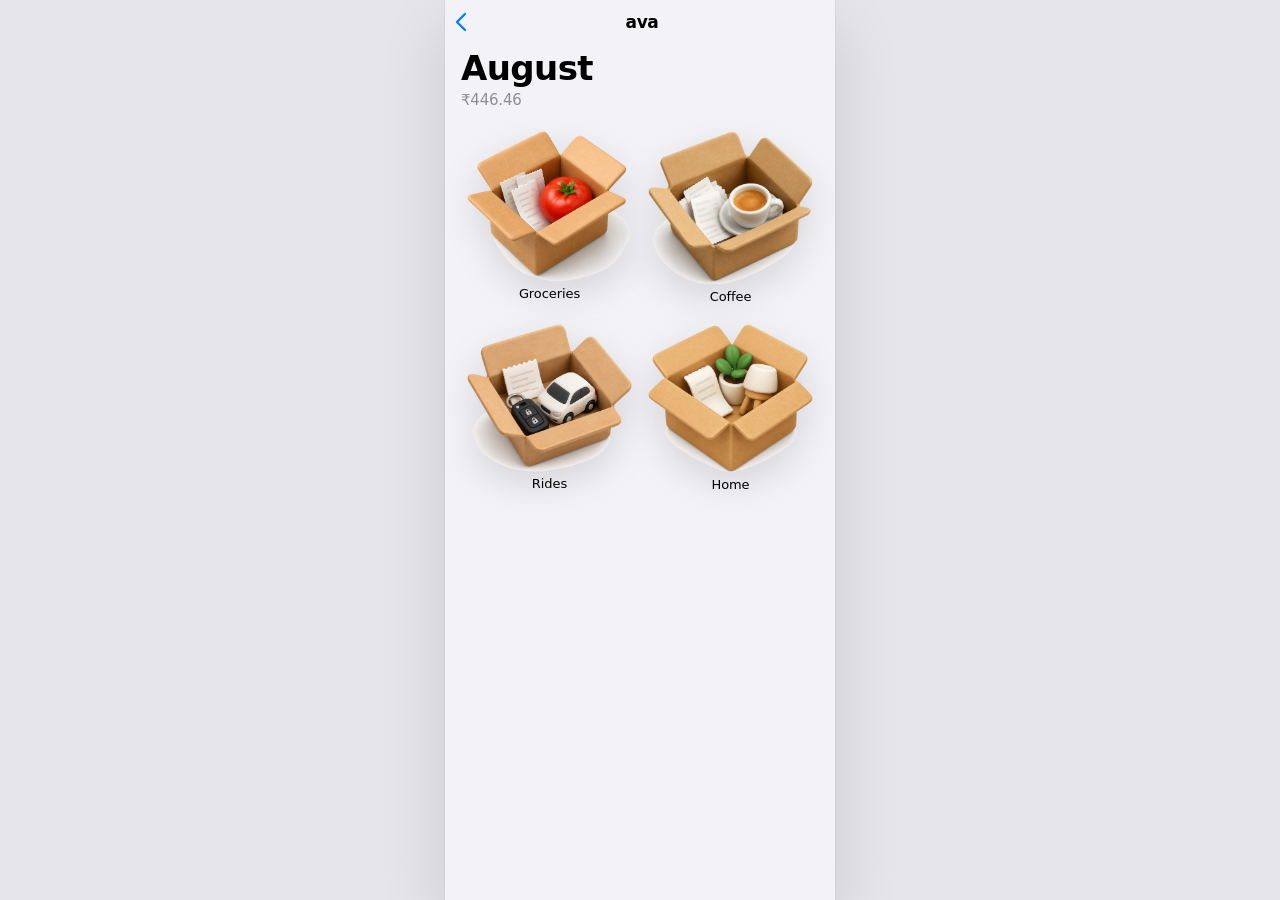
==== cells.html @ a538c7d9 "Add three more-realistic variations: 3D boxes in Apple chrome. Keep the kraft v1 pages; studio, tabl" ====
<!DOCTYPE html>
<html lang="en">
<head>
  <meta charset="utf-8" />
  <meta name="viewport" content="width=device-width, initial-scale=1, viewport-fit=cover" />
  <meta name="theme-color" content="#F2F2F7" />
  <title>ava — cells</title>
  <link rel="stylesheet" href="apple.css" />
</head>
<body>
  <main class="phone">
    <div class="view on" id="home">
    <div class="nav">
      <div class="nav-left">
        <a class="back" href="index.html" aria-label="Back">
          <svg width="12" height="20" viewBox="0 0 12 20" fill="none" aria-hidden="true">
            <path d="M10 2L2 10l8 8" stroke="currentColor" stroke-width="2.2" stroke-linecap="round" stroke-linejoin="round"/>
          </svg>
        </a>
      </div>
      <div class="nav-title">ava</div>
      <div class="nav-right"></div>
    </div>
      <div class="large-title">
        <h1>August</h1>
        <p class="sub" id="home-total"></p>
      </div>
      <div class="home-grid" id="home-grid"></div>
    </div>

    <div class="view" id="cat">
      <div class="nav">
        <div class="nav-left">
          <button class="back" type="button" id="back-home" aria-label="Back">
            <svg width="12" height="20" viewBox="0 0 12 20" fill="none" aria-hidden="true">
              <path d="M10 2L2 10l8 8" stroke="currentColor" stroke-width="2.2" stroke-linecap="round" stroke-linejoin="round"/>
            </svg>
            <span>August</span>
          </button>
        </div>
        <div class="nav-title" id="cat-nav-title"></div>
        <div class="nav-right"></div>
      </div>
      <div class="large-title">
        <h1 id="cat-title"></h1>
        <p class="sub" id="cat-sub"></p>
      </div>
      <div class="group" id="cat-rows"></div>
    </div>
  </main>
  <script src="app.js"></script>
  <script src="apple.js"></script>
  <script>
    const list = AVA2.allReceipts(false);
    document.getElementById("home-total").textContent = AVA2.money(AVA2.sum(list));

    const grid = document.getElementById("home-grid");
    grid.innerHTML = AVA2.catStats(list).map((c) => `
      <button class="home-tile" type="button" data-cat="${c.id}">
        <img src="${c.img}" alt="${c.label}">
        <div class="cap">${AVA2.titleCase(c.label)}</div>
      </button>`).join("");

    function showHome() {
      document.getElementById("home").classList.add("on");
      document.getElementById("cat").classList.remove("on");
    }
    function showCat(id) {
      const cat = AVA2.CATS.find((c) => c.id === id);
      const items = AVA2.sorted(AVA2.inCat(list, id));
      const name = AVA2.titleCase(cat.label);
      document.getElementById("cat-nav-title").textContent = name;
      document.getElementById("cat-title").textContent = name;
      document.getElementById("cat-sub").textContent =
        items.length + " receipt" + (items.length === 1 ? "" : "s") + " · " + AVA2.money(AVA2.sum(items));
      const box = document.getElementById("cat-rows");
      box.innerHTML = items.map((r) => AVA2.rowHTML(r, { thumb: true, greyAmt: true })).join("");
      box.querySelectorAll("[data-id]").forEach((btn) => {
        btn.addEventListener("click", () => {
          const r = items.find((x) => x.id === btn.dataset.id);
          if (r) AVA2.openDetail(r);
        });
      });
      document.getElementById("home").classList.remove("on");
      document.getElementById("cat").classList.add("on");
    }

    grid.addEventListener("click", (e) => {
      const tile = e.target.closest("[data-cat]");
      if (tile) showCat(tile.dataset.cat);
    });
    document.getElementById("back-home").addEventListener("click", showHome);
  </script>
</body>
</html>
---- apple.css ----
/* ava v2 — Apple chrome, 3D objects */
:root {
  --bg: #F2F2F7;
  --card: #FFFFFF;
  --text: #000000;
  --label: #8E8E93;
  --sep: rgba(60, 60, 67, 0.12);
  --blue: #007AFF;
  --phone: 390px;
  --nav: 44px;
  --radius: 10px;
  --hair: 0.5px;
  --safe-bottom: 34px;
}

*, *::before, *::after { box-sizing: border-box; margin: 0; padding: 0; }

html, body {
  min-height: 100%;
  background: #e5e5ea;
  color: var(--text);
  font-family: -apple-system, BlinkMacSystemFont, "SF Pro Display", "SF Pro Text", system-ui, sans-serif;
  -webkit-font-smoothing: antialiased;
  -moz-osx-font-smoothing: grayscale;
  -webkit-tap-highlight-color: transparent;
  touch-action: manipulation;
}

a { color: inherit; text-decoration: none; }
button { font: inherit; color: inherit; background: none; border: 0; cursor: pointer; appearance: none; }
img { max-width: 100%; display: block; pointer-events: none; }
ul { list-style: none; }

.phone {
  width: min(var(--phone), 100%);
  margin: 0 auto;
  min-height: 100dvh;
  background: var(--bg);
  position: relative;
  overflow-x: hidden;
  padding-bottom: calc(var(--safe-bottom) + 12px);
  box-shadow: 0 0 0 0.5px rgba(0,0,0,0.08), 0 24px 64px rgba(0,0,0,0.12);
}

@media (max-width: 420px) {
  .phone { box-shadow: none; }
  body { background: var(--bg); }
}

/* ——— nav ——— */
.nav {
  position: sticky;
  top: 0;
  z-index: 20;
  height: var(--nav);
  display: grid;
  grid-template-columns: 1fr auto 1fr;
  align-items: center;
  padding: 0 4px 0 8px;
  background: #F2F2F7;
}
.nav-left, .nav-right {
  display: flex;
  align-items: center;
  min-height: 44px;
  min-width: 44px;
}
.nav-right { justify-content: flex-end; }
.nav-title {
  font-size: 17px;
  font-weight: 600;
  letter-spacing: -0.4px;
  text-align: center;
}
.back {
  display: flex;
  align-items: center;
  gap: 2px;
  color: var(--blue);
  font-size: 17px;
  font-weight: 400;
  min-height: 44px;
  padding: 0 8px 0 2px;
  letter-spacing: -0.4px;
}
.back svg { display: block; }
.nav-btn {
  width: 44px;
  height: 44px;
  display: grid;
  place-items: center;
  color: var(--blue);
  font-size: 32px;
  font-weight: 400;
  line-height: 1;
}
.nav-btn:active, .back:active { opacity: 0.4; }

/* ——— large title ——— */
.large-title {
  padding: 4px 16px 8px;
}
.large-title h1 {
  font-size: 34px;
  font-weight: 700;
  letter-spacing: -0.6px;
  line-height: 41px;
}
.large-title .sub {
  margin-top: 2px;
  font-size: 15px;
  color: var(--label);
  font-weight: 400;
  letter-spacing: -0.2px;
}

.section-head {
  padding: 20px 16px 6px;
  font-size: 13px;
  font-weight: 400;
  color: var(--label);
  text-transform: uppercase;
  letter-spacing: 0.02em;
}

/* ——— 3D objects ——— */
.obj {
  filter: drop-shadow(0 14px 22px rgba(0, 0, 0, 0.12));
  user-select: none;
}

.hero-studio {
  display: block;
  width: 100%;
  background: #fff;
  padding: 4px 0 10px;
  min-height: 44px;
}
.hero-studio:active { opacity: 0.92; }
.hero-studio img {
  width: 100%;
  height: auto;
  filter: drop-shadow(0 18px 28px rgba(0, 0, 0, 0.10));
}

/* 2-up category grid */
.cat-grid {
  display: grid;
  grid-template-columns: 1fr 1fr;
  gap: 4px 8px;
  padding: 14px 16px 24px;
}
.cat-tile {
  display: flex;
  flex-direction: column;
  align-items: center;
  text-align: center;
  padding: 4px 0 10px;
  min-height: 44px;
  border-radius: 16px;
}
.cat-tile:active { background: rgba(0,0,0,0.04); }
.cat-tile img {
  width: 100%;
  height: auto;
  filter: drop-shadow(0 10px 16px rgba(0, 0, 0, 0.10));
}
.cat-tile .cap {
  margin-top: -4px;
  font-size: 13px;
  font-weight: 600;
  letter-spacing: -0.08px;
  line-height: 1.2;
}
.cat-tile .meta {
  margin-top: 2px;
  font-size: 13px;
  color: var(--label);
  letter-spacing: -0.08px;
}

/* home-screen sized tiles (cells) */
.home-grid {
  display: grid;
  grid-template-columns: 1fr 1fr;
  gap: 18px 12px;
  padding: 12px 20px 28px;
}
.home-tile {
  display: flex;
  flex-direction: column;
  align-items: center;
  text-align: center;
  min-height: 44px;
}
.home-tile:active { transform: scale(0.96); }
.home-tile img {
  width: 100%;
  filter: drop-shadow(0 12px 18px rgba(0, 0, 0, 0.12));
}
.home-tile .cap {
  margin-top: 2px;
  font-size: 13px;
  font-weight: 500;
  letter-spacing: -0.08px;
}

/* spatial product shot */
.product {
  position: relative;
  height: 236px;
  margin: 2px 8px 2px;
}
.product-tray {
  position: absolute;
  width: 74%;
  left: 3%;
  bottom: 6px;
  z-index: 1;
  filter: drop-shadow(0 16px 24px rgba(0, 0, 0, 0.12));
}
.product-receipt {
  position: absolute;
  width: 34%;
  right: 8%;
  top: 2px;
  z-index: 2;
  filter: drop-shadow(0 14px 20px rgba(0, 0, 0, 0.14));
}
.product-receipt.spawn {
  animation: receiptIn 0.72s cubic-bezier(0.2, 0.8, 0.22, 1) both;
}
@keyframes receiptIn {
  0%   { transform: translateY(-36px) scale(0.28); opacity: 0; }
  55%  { transform: translateY(6px) scale(1.04); opacity: 1; }
  100% { transform: translateY(0) scale(1); opacity: 1; }
}

/* Airbnb-style snap row */
.snap-row {
  display: flex;
  gap: 8px;
  overflow-x: auto;
  scroll-snap-type: x mandatory;
  -webkit-overflow-scrolling: touch;
  padding: 4px 16px 18px;
  scrollbar-width: none;
}
.snap-row::-webkit-scrollbar { display: none; }
.snap-card {
  flex: 0 0 236px;
  scroll-snap-align: start;
  display: flex;
  flex-direction: column;
  align-items: center;
  text-align: center;
  min-height: 44px;
}
.snap-card:active { transform: scale(0.97); }
.snap-card img {
  width: 100%;
  filter: drop-shadow(0 12px 18px rgba(0, 0, 0, 0.12));
}
.snap-card .cap {
  margin-top: -2px;
  font-size: 13px;
  font-weight: 600;
  letter-spacing: -0.08px;
}
.snap-card .meta {
  font-size: 13px;
  color: var(--label);
}

/* grouped list */
.group {
  margin: 0 16px 18px;
  background: var(--card);
  border-radius: var(--radius);
  overflow: hidden;
}
.row {
  display: flex;
  align-items: center;
  gap: 12px;
  min-height: 56px;
  padding: 8px 12px 8px 16px;
  width: 100%;
  text-align: left;
  position: relative;
}
.row + .row::before {
  content: "";
  position: absolute;
  left: 16px;
  right: 0;
  top: 0;
  height: var(--hair);
  background: var(--sep);
}
.row.has-thumb + .row.has-thumb::before { left: 62px; }
.row:active { background: rgba(0, 0, 0, 0.06); }
.row-thumb {
  width: 36px;
  height: 36px;
  flex: 0 0 36px;
  object-fit: contain;
  filter: drop-shadow(0 2px 4px rgba(0,0,0,0.10));
}
.row-body { flex: 1; min-width: 0; }
.row-title {
  font-size: 17px;
  font-weight: 400;
  letter-spacing: -0.4px;
  white-space: nowrap;
  overflow: hidden;
  text-overflow: ellipsis;
}
.row-sub {
  font-size: 13px;
  color: var(--label);
  letter-spacing: -0.08px;
  margin-top: 1px;
}
.row-amt {
  font-size: 17px;
  font-variant-numeric: tabular-nums;
  letter-spacing: -0.4px;
  color: var(--text);
}
.row-amt.grey { color: var(--label); }
.chev {
  width: 8px;
  height: 14px;
  flex: 0 0 8px;
  margin-left: 6px;
  color: #C7C7CC;
}

/* bottom sheet */
.sheet-root {
  position: fixed;
  inset: 0;
  z-index: 40;
  pointer-events: none;
}
.sheet-root.open { pointer-events: auto; }
.sheet-dim {
  position: absolute;
  inset: 0;
  background: rgba(0,0,0,0.36);
  opacity: 0;
  transition: opacity 0.28s ease;
}
.sheet-root.open .sheet-dim { opacity: 1; }
.sheet {
  position: absolute;
  left: 50%;
  bottom: 0;
  width: min(var(--phone), 100%);
  transform: translate(-50%, 110%);
  transition: transform 0.34s cubic-bezier(0.2, 0.8, 0.2, 1);
  background: var(--bg);
  border-radius: 12px 12px 0 0;
  max-height: 86dvh;
  display: flex;
  flex-direction: column;
  padding-bottom: var(--safe-bottom);
}
.sheet-root.open .sheet { transform: translate(-50%, 0); }
.grabber {
  width: 36px;
  height: 5px;
  border-radius: 100px;
  background: rgba(60, 60, 67, 0.18);
  margin: 8px auto 4px;
  flex: none;
}
.sheet-head {
  padding: 4px 16px 12px;
  flex: none;
}
.sheet-head h2 {
  font-size: 20px;
  font-weight: 700;
  letter-spacing: -0.4px;
}
.sheet-head .sub {
  font-size: 13px;
  color: var(--label);
  margin-top: 2px;
}
.sheet-scroll {
  overflow: auto;
  -webkit-overflow-scrolling: touch;
  padding-bottom: 8px;
}

/* view stack for cells */
.view { display: none; }
.view.on { display: block; }

/* chooser */
.chooser-lead {
  padding: 0 16px 4px;
  font-size: 15px;
  color: var(--label);
  letter-spacing: -0.2px;
}
.quiet {
  font-size: 13px;
  color: var(--label);
  padding: 0 16px 10px;
  letter-spacing: -0.08px;
}
.choose-card {
  display: flex;
  align-items: center;
  gap: 12px;
  padding: 14px 16px;
  min-height: 72px;
}
.choose-card:active { background: rgba(0,0,0,0.06); }
.choose-card h2 {
  font-size: 17px;
  font-weight: 600;
  letter-spacing: -0.4px;
}
.choose-card p {
  font-size: 13px;
  color: var(--label);
  line-height: 1.35;
  margin-top: 2px;
  letter-spacing: -0.08px;
}
.choose-thumb {
  width: 64px;
  height: 48px;
  flex: 0 0 64px;
  object-fit: contain;
  filter: drop-shadow(0 4px 8px rgba(0,0,0,0.10));
}
.kicker {
  font-size: 12px;
  color: var(--label);
  letter-spacing: 0.02em;
  text-transform: uppercase;
  margin-bottom: 2px;
}
.choose-card:has(img) + .choose-card::before { left: 92px; }
.choose-card { min-height: 64px; }


.toast {
  position: fixed;
  left: 50%;
  bottom: 88px;
  transform: translateX(-50%) translateY(8px);
  background: rgba(30, 30, 30, 0.92);
  color: #fff;
  font-size: 13px;
  font-weight: 500;
  padding: 8px 14px;
  border-radius: 100px;
  opacity: 0;
  pointer-events: none;
  transition: opacity 0.2s, transform 0.2s;
  z-index: 60;
}
.toast.show { opacity: 1; transform: translateX(-50%) translateY(0); }
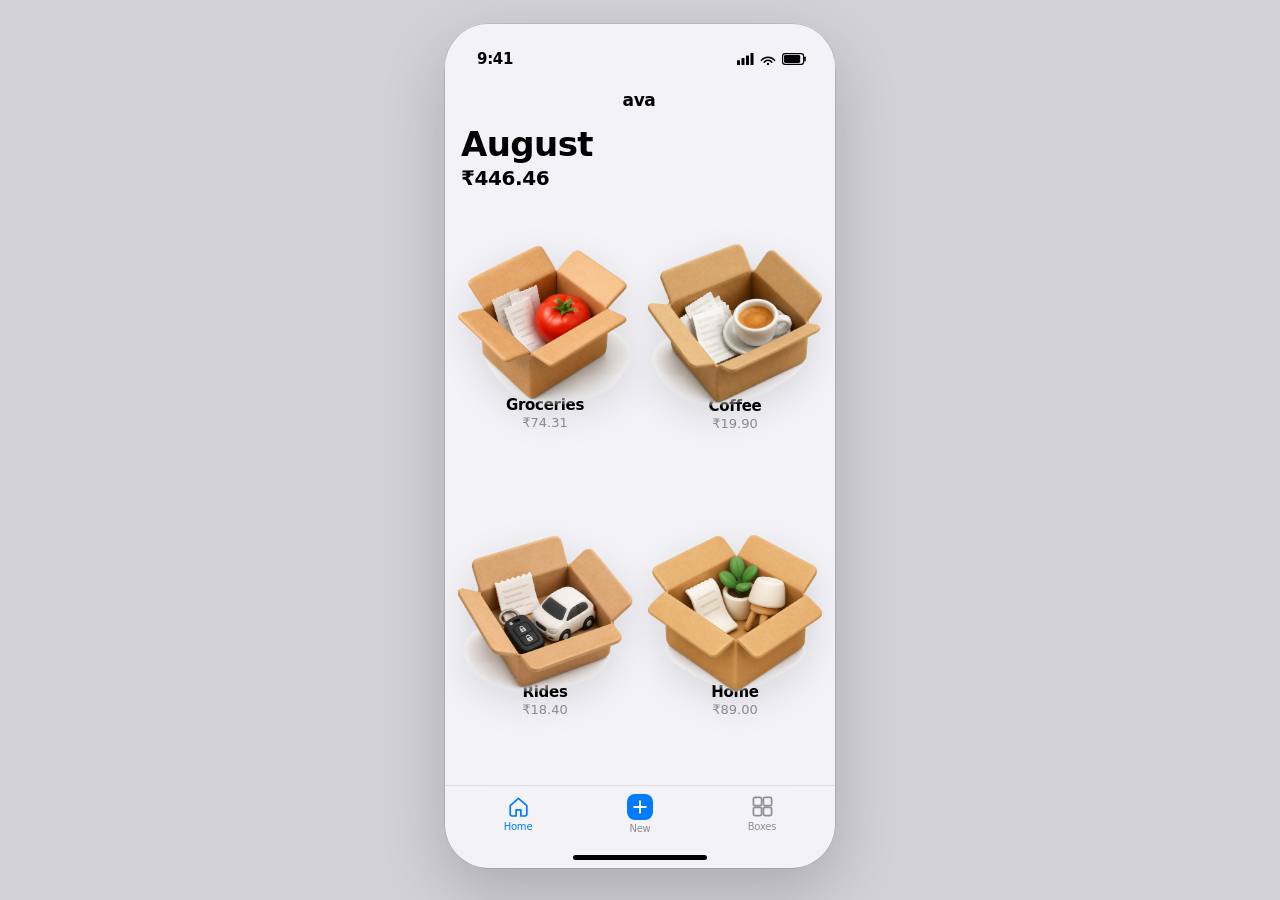
==== commit c42d6448: "Turn 3D boxes into product UI, not a lookbook. Same app, three homes: tray inbox, boxes-as-home, and" ====
--- a/cells.html
+++ b/cells.html
@@ -4,92 +4,12 @@
   <meta charset="utf-8" />
   <meta name="viewport" content="width=device-width, initial-scale=1, viewport-fit=cover" />
   <meta name="theme-color" content="#F2F2F7" />
+  <meta name="apple-mobile-web-app-capable" content="yes" />
   <title>ava — cells</title>
   <link rel="stylesheet" href="apple.css" />
 </head>
-<body>
-  <main class="phone">
-    <div class="view on" id="home">
-    <div class="nav">
-      <div class="nav-left">
-        <a class="back" href="index.html" aria-label="Back">
-          <svg width="12" height="20" viewBox="0 0 12 20" fill="none" aria-hidden="true">
-            <path d="M10 2L2 10l8 8" stroke="currentColor" stroke-width="2.2" stroke-linecap="round" stroke-linejoin="round"/>
-          </svg>
-        </a>
-      </div>
-      <div class="nav-title">ava</div>
-      <div class="nav-right"></div>
-    </div>
-      <div class="large-title">
-        <h1>August</h1>
-        <p class="sub" id="home-total"></p>
-      </div>
-      <div class="home-grid" id="home-grid"></div>
-    </div>
-
-    <div class="view" id="cat">
-      <div class="nav">
-        <div class="nav-left">
-          <button class="back" type="button" id="back-home" aria-label="Back">
-            <svg width="12" height="20" viewBox="0 0 12 20" fill="none" aria-hidden="true">
-              <path d="M10 2L2 10l8 8" stroke="currentColor" stroke-width="2.2" stroke-linecap="round" stroke-linejoin="round"/>
-            </svg>
-            <span>August</span>
-          </button>
-        </div>
-        <div class="nav-title" id="cat-nav-title"></div>
-        <div class="nav-right"></div>
-      </div>
-      <div class="large-title">
-        <h1 id="cat-title"></h1>
-        <p class="sub" id="cat-sub"></p>
-      </div>
-      <div class="group" id="cat-rows"></div>
-    </div>
-  </main>
-  <script src="app.js"></script>
+<body data-home="cells">
+  <div id="root"></div>
   <script src="apple.js"></script>
-  <script>
-    const list = AVA2.allReceipts(false);
-    document.getElementById("home-total").textContent = AVA2.money(AVA2.sum(list));
-
-    const grid = document.getElementById("home-grid");
-    grid.innerHTML = AVA2.catStats(list).map((c) => `
-      <button class="home-tile" type="button" data-cat="${c.id}">
-        <img src="${c.img}" alt="${c.label}">
-        <div class="cap">${AVA2.titleCase(c.label)}</div>
-      </button>`).join("");
-
-    function showHome() {
-      document.getElementById("home").classList.add("on");
-      document.getElementById("cat").classList.remove("on");
-    }
-    function showCat(id) {
-      const cat = AVA2.CATS.find((c) => c.id === id);
-      const items = AVA2.sorted(AVA2.inCat(list, id));
-      const name = AVA2.titleCase(cat.label);
-      document.getElementById("cat-nav-title").textContent = name;
-      document.getElementById("cat-title").textContent = name;
-      document.getElementById("cat-sub").textContent =
-        items.length + " receipt" + (items.length === 1 ? "" : "s") + " · " + AVA2.money(AVA2.sum(items));
-      const box = document.getElementById("cat-rows");
-      box.innerHTML = items.map((r) => AVA2.rowHTML(r, { thumb: true, greyAmt: true })).join("");
-      box.querySelectorAll("[data-id]").forEach((btn) => {
-        btn.addEventListener("click", () => {
-          const r = items.find((x) => x.id === btn.dataset.id);
-          if (r) AVA2.openDetail(r);
-        });
-      });
-      document.getElementById("home").classList.remove("on");
-      document.getElementById("cat").classList.add("on");
-    }
-
-    grid.addEventListener("click", (e) => {
-      const tile = e.target.closest("[data-cat]");
-      if (tile) showCat(tile.dataset.cat);
-    });
-    document.getElementById("back-home").addEventListener("click", showHome);
-  </script>
 </body>
 </html>
--- a/apple.css
+++ b/apple.css
@@ -1,470 +1,431 @@
-/* ava v2 — Apple chrome, 3D objects */
+/* ava — iOS product chrome, classes match apple.js */
 :root {
   --bg: #F2F2F7;
   --card: #FFFFFF;
   --text: #000000;
   --label: #8E8E93;
-  --sep: rgba(60, 60, 67, 0.12);
+  --sep: rgba(60, 60, 67, 0.29);
+  --sep-soft: rgba(60, 60, 67, 0.12);
   --blue: #007AFF;
+  --fill: rgba(118, 118, 128, 0.12);
   --phone: 390px;
+  --status: 54px;
   --nav: 44px;
+  --tab: 83px;
   --radius: 10px;
   --hair: 0.5px;
-  --safe-bottom: 34px;
 }
 
 *, *::before, *::after { box-sizing: border-box; margin: 0; padding: 0; }
 
 html, body {
   min-height: 100%;
-  background: #e5e5ea;
+  background: #d1d1d6;
   color: var(--text);
-  font-family: -apple-system, BlinkMacSystemFont, "SF Pro Display", "SF Pro Text", system-ui, sans-serif;
+  font-family: -apple-system, BlinkMacSystemFont, "SF Pro Display", "SF Pro Text", "SF Pro", system-ui, sans-serif;
   -webkit-font-smoothing: antialiased;
   -moz-osx-font-smoothing: grayscale;
   -webkit-tap-highlight-color: transparent;
   touch-action: manipulation;
+  overscroll-behavior: none;
 }
 
 a { color: inherit; text-decoration: none; }
 button { font: inherit; color: inherit; background: none; border: 0; cursor: pointer; appearance: none; }
-img { max-width: 100%; display: block; pointer-events: none; }
+img { max-width: 100%; display: block; pointer-events: none; user-select: none; -webkit-user-drag: none; }
 ul { list-style: none; }
+input {
+  font: inherit;
+  color: inherit;
+  appearance: none;
+  border: 0;
+  background: transparent;
+  outline: none;
+}
 
 .phone {
   width: min(var(--phone), 100%);
-  margin: 0 auto;
-  min-height: 100dvh;
+  height: 844px;
+  max-height: 100dvh;
+  margin: 24px auto;
   background: var(--bg);
   position: relative;
-  overflow-x: hidden;
-  padding-bottom: calc(var(--safe-bottom) + 12px);
-  box-shadow: 0 0 0 0.5px rgba(0,0,0,0.08), 0 24px 64px rgba(0,0,0,0.12);
-}
+  overflow: hidden;
+  display: flex;
+  flex-direction: column;
+  border-radius: 44px;
+  box-shadow: 0 0 0 0.5px rgba(0,0,0,0.18), 0 24px 64px rgba(0,0,0,0.18);
+}
+.phone.app { padding-bottom: 0; }
+.phone.chooser { overflow-y: auto; -webkit-overflow-scrolling: touch; padding-bottom: 36px; }
 
 @media (max-width: 420px) {
-  .phone { box-shadow: none; }
   body { background: var(--bg); }
-}
-
-/* ——— nav ——— */
+  .phone {
+    margin: 0;
+    width: 100%;
+    height: 100dvh;
+    max-height: 100dvh;
+    border-radius: 0;
+    box-shadow: none;
+  }
+}
+
+.statusbar, .status-bar {
+  flex: none;
+  height: var(--status);
+  display: flex;
+  align-items: flex-end;
+  justify-content: space-between;
+  padding: 0 28px 10px 32px;
+  color: #000;
+  z-index: 30;
+  background: var(--bg);
+}
+.sb-time { font-size: 15px; font-weight: 600; letter-spacing: -0.3px; line-height: 18px; }
+.sb-end, .sb-icons { display: flex; align-items: center; gap: 6px; height: 18px; color: #000; }
+.sb-end svg, .sb-icons svg { display: block; }
+
 .nav {
-  position: sticky;
-  top: 0;
-  z-index: 20;
+  flex: none;
   height: var(--nav);
   display: grid;
   grid-template-columns: 1fr auto 1fr;
   align-items: center;
-  padding: 0 4px 0 8px;
-  background: #F2F2F7;
-}
-.nav-left, .nav-right {
-  display: flex;
-  align-items: center;
-  min-height: 44px;
-  min-width: 44px;
-}
+  padding: 0 4px 0 2px;
+  background: var(--bg);
+  z-index: 20;
+}
+.nav-left, .nav-right { display: flex; align-items: center; min-height: 44px; min-width: 44px; }
 .nav-right { justify-content: flex-end; }
-.nav-title {
-  font-size: 17px;
-  font-weight: 600;
-  letter-spacing: -0.4px;
-  text-align: center;
-}
+.nav-title { font-size: 17px; font-weight: 600; letter-spacing: -0.4px; text-align: center; }
 .back {
-  display: flex;
-  align-items: center;
-  gap: 2px;
-  color: var(--blue);
-  font-size: 17px;
-  font-weight: 400;
-  min-height: 44px;
-  padding: 0 8px 0 2px;
-  letter-spacing: -0.4px;
-}
-.back svg { display: block; }
-.nav-btn {
-  width: 44px;
-  height: 44px;
-  display: grid;
-  place-items: center;
-  color: var(--blue);
-  font-size: 32px;
-  font-weight: 400;
-  line-height: 1;
-}
-.nav-btn:active, .back:active { opacity: 0.4; }
-
-/* ——— large title ——— */
-.large-title {
-  padding: 4px 16px 8px;
-}
+  display: flex; align-items: center; gap: 3px;
+  color: var(--blue); font-size: 17px; font-weight: 400;
+  min-height: 44px; padding: 0 8px; letter-spacing: -0.4px; max-width: 160px;
+}
+.back span { overflow: hidden; text-overflow: ellipsis; white-space: nowrap; }
+.back svg { display: block; flex: none; }
+.nav-action, .nav-btn {
+  color: var(--blue); font-size: 17px; font-weight: 400;
+  min-height: 44px; padding: 0 12px; letter-spacing: -0.4px;
+}
+.nav-action.strong { font-weight: 600; }
+.nav-action:disabled, .nav-action.dim { color: var(--label); pointer-events: none; }
+.back:active, .nav-action:active, .nav-btn:active { opacity: 0.4; }
+
+.large-title { padding: 2px 16px 6px; }
 .large-title h1 {
-  font-size: 34px;
-  font-weight: 700;
-  letter-spacing: -0.6px;
-  line-height: 41px;
+  font-size: 34px; font-weight: 700; letter-spacing: -0.6px; line-height: 41px;
 }
 .large-title .sub {
-  margin-top: 2px;
-  font-size: 15px;
-  color: var(--label);
-  font-weight: 400;
-  letter-spacing: -0.2px;
+  margin-top: 1px; font-size: 15px; color: var(--label);
+  letter-spacing: -0.2px; font-variant-numeric: tabular-nums;
+}
+.large-title .total {
+  font-size: 20px; font-weight: 600; color: var(--text);
+  letter-spacing: -0.4px; font-variant-numeric: tabular-nums;
 }
 
 .section-head {
-  padding: 20px 16px 6px;
-  font-size: 13px;
-  font-weight: 400;
-  color: var(--label);
-  text-transform: uppercase;
-  letter-spacing: 0.02em;
-}
-
-/* ——— 3D objects ——— */
-.obj {
-  filter: drop-shadow(0 14px 22px rgba(0, 0, 0, 0.12));
-  user-select: none;
-}
-
-.hero-studio {
-  display: block;
-  width: 100%;
-  background: #fff;
-  padding: 4px 0 10px;
-  min-height: 44px;
-}
-.hero-studio:active { opacity: 0.92; }
-.hero-studio img {
-  width: 100%;
-  height: auto;
-  filter: drop-shadow(0 18px 28px rgba(0, 0, 0, 0.10));
-}
-
-/* 2-up category grid */
+  padding: 18px 32px 6px;
+  font-size: 13px; font-weight: 400; color: var(--label); letter-spacing: -0.08px;
+}
+
+.stage {
+  flex: 1;
+  position: relative;
+  min-height: 0;
+  overflow: hidden;
+}
+.screen {
+  position: absolute;
+  inset: 0;
+  overflow-y: auto;
+  overflow-x: hidden;
+  -webkit-overflow-scrolling: touch;
+  background: var(--bg);
+  padding-bottom: 8px;
+  overscroll-behavior: contain;
+}
+.screen.enter { transform: translateX(100%); }
+.screen.enter.in { transform: translateX(0); transition: transform 0.38s cubic-bezier(0.2, 0.8, 0.2, 1); }
+.screen.leave { transform: translateX(100%); transition: transform 0.34s cubic-bezier(0.2, 0.8, 0.2, 1); }
+.screen.root { transform: translateX(0); transition: transform 0.34s cubic-bezier(0.2, 0.8, 0.2, 1); }
+.screen.root.shift { transform: translateX(-28%); }
+
+.press { transition: transform 0.12s ease; transform-origin: center center; }
+.press:active { transform: scale(0.98); }
+
+.hero-tray {
+  display: block; width: 100%; padding: 2px 4px 0; min-height: 44px; background: transparent;
+}
+.hero-tray img { width: 78%; height: auto; margin: 0 auto; filter: drop-shadow(0 16px 24px rgba(0,0,0,0.12)); }
+
 .cat-grid {
-  display: grid;
-  grid-template-columns: 1fr 1fr;
-  gap: 4px 8px;
-  padding: 14px 16px 24px;
+  display: grid; grid-template-columns: 1fr 1fr; gap: 0 4px; padding: 0 10px 8px;
 }
 .cat-tile {
-  display: flex;
-  flex-direction: column;
-  align-items: center;
-  text-align: center;
-  padding: 4px 0 10px;
-  min-height: 44px;
-  border-radius: 16px;
-}
-.cat-tile:active { background: rgba(0,0,0,0.04); }
-.cat-tile img {
-  width: 100%;
-  height: auto;
-  filter: drop-shadow(0 10px 16px rgba(0, 0, 0, 0.10));
-}
-.cat-tile .cap {
-  margin-top: -4px;
-  font-size: 13px;
-  font-weight: 600;
-  letter-spacing: -0.08px;
-  line-height: 1.2;
-}
-.cat-tile .meta {
-  margin-top: 2px;
-  font-size: 13px;
-  color: var(--label);
-  letter-spacing: -0.08px;
-}
-
-/* home-screen sized tiles (cells) */
-.home-grid {
-  display: grid;
-  grid-template-columns: 1fr 1fr;
-  gap: 18px 12px;
-  padding: 12px 20px 28px;
-}
-.home-tile {
-  display: flex;
-  flex-direction: column;
-  align-items: center;
-  text-align: center;
-  min-height: 44px;
-}
-.home-tile:active { transform: scale(0.96); }
-.home-tile img {
-  width: 100%;
-  filter: drop-shadow(0 12px 18px rgba(0, 0, 0, 0.12));
-}
-.home-tile .cap {
-  margin-top: 2px;
-  font-size: 13px;
-  font-weight: 500;
-  letter-spacing: -0.08px;
-}
-
-/* spatial product shot */
-.product {
-  position: relative;
-  height: 236px;
-  margin: 2px 8px 2px;
-}
-.product-tray {
-  position: absolute;
-  width: 74%;
-  left: 3%;
-  bottom: 6px;
-  z-index: 1;
-  filter: drop-shadow(0 16px 24px rgba(0, 0, 0, 0.12));
-}
-.product-receipt {
-  position: absolute;
-  width: 34%;
-  right: 8%;
-  top: 2px;
-  z-index: 2;
-  filter: drop-shadow(0 14px 20px rgba(0, 0, 0, 0.14));
-}
-.product-receipt.spawn {
-  animation: receiptIn 0.72s cubic-bezier(0.2, 0.8, 0.22, 1) both;
-}
-@keyframes receiptIn {
-  0%   { transform: translateY(-36px) scale(0.28); opacity: 0; }
-  55%  { transform: translateY(6px) scale(1.04); opacity: 1; }
-  100% { transform: translateY(0) scale(1); opacity: 1; }
-}
-
-/* Airbnb-style snap row */
+  display: flex; flex-direction: column; align-items: center; text-align: center;
+  padding: 0 4px 10px; min-height: 44px; background: transparent;
+}
+.cat-tile img { width: 100%; filter: drop-shadow(0 10px 16px rgba(0,0,0,0.10)); }
+.cat-tile .cap { margin-top: -8px; font-size: 13px; font-weight: 600; letter-spacing: -0.08px; }
+.cat-tile .meta { margin-top: 2px; font-size: 13px; color: var(--label); font-variant-numeric: tabular-nums; }
+
+.cells-home { display: flex; flex-direction: column; height: 100%; min-height: 100%; }
+.cells-grid, .home-grid {
+  display: grid; grid-template-columns: 1fr 1fr; grid-template-rows: 1fr 1fr;
+  flex: 1; gap: 0 2px; padding: 0 6px 4px; min-height: 0;
+}
+.cells-tile, .home-tile {
+  display: flex; flex-direction: column; align-items: center; justify-content: center;
+  text-align: center; min-height: 44px; padding: 0 4px 8px; background: transparent;
+}
+.cells-tile img, .home-tile img { width: 100%; filter: drop-shadow(0 12px 18px rgba(0,0,0,0.11)); }
+.cells-tile .cap, .home-tile .cap {
+  margin-top: -12px; font-size: 15px; font-weight: 600; letter-spacing: -0.3px;
+}
+.cells-tile .meta, .home-tile .meta { margin-top: 1px; font-size: 13px; color: var(--label); font-variant-numeric: tabular-nums; }
+
+.boxes-grid {
+  display: grid; grid-template-columns: 1fr 1fr; gap: 4px 2px; padding: 8px 10px 16px;
+}
+.boxes-tile {
+  display: flex; flex-direction: column; align-items: center; text-align: center;
+  padding: 0 4px 12px; min-height: 44px; background: transparent;
+}
+.boxes-tile img { width: 100%; filter: drop-shadow(0 12px 18px rgba(0,0,0,0.11)); }
+.boxes-tile .cap { margin-top: -8px; font-size: 15px; font-weight: 600; letter-spacing: -0.3px; }
+.boxes-tile .meta { margin-top: 2px; font-size: 13px; color: var(--label); font-variant-numeric: tabular-nums; }
+
+.wallet-hero, .wallet-id {
+  display: flex; align-items: flex-end; justify-content: center;
+  height: 168px; padding: 0 8px 0 4px; position: relative; flex: none;
+}
+.wallet-tray, .wallet-slip, .wallet-receipt { background: transparent; min-height: 44px; padding: 0; }
+.wallet-hero .wallet-tray, .wallet-id .wallet-tray { width: 62%; flex: none; }
+.wallet-slip, .wallet-hero .wallet-receipt {
+  width: 36%; flex: none; margin-left: -6%; margin-bottom: 10px; position: relative; z-index: 2;
+}
+.wallet-tray img, .wallet-slip img, .wallet-receipt img {
+  width: 100%; filter: drop-shadow(0 14px 20px rgba(0,0,0,0.12));
+}
+
 .snap-row {
-  display: flex;
-  gap: 8px;
-  overflow-x: auto;
-  scroll-snap-type: x mandatory;
-  -webkit-overflow-scrolling: touch;
-  padding: 4px 16px 18px;
-  scrollbar-width: none;
+  display: flex; gap: 6px; overflow-x: auto; scroll-snap-type: x mandatory;
+  -webkit-overflow-scrolling: touch; padding: 2px 16px 14px; scrollbar-width: none;
 }
 .snap-row::-webkit-scrollbar { display: none; }
 .snap-card {
-  flex: 0 0 236px;
-  scroll-snap-align: start;
-  display: flex;
-  flex-direction: column;
-  align-items: center;
-  text-align: center;
-  min-height: 44px;
-}
-.snap-card:active { transform: scale(0.97); }
-.snap-card img {
-  width: 100%;
-  filter: drop-shadow(0 12px 18px rgba(0, 0, 0, 0.12));
-}
-.snap-card .cap {
-  margin-top: -2px;
-  font-size: 13px;
-  font-weight: 600;
-  letter-spacing: -0.08px;
-}
-.snap-card .meta {
-  font-size: 13px;
-  color: var(--label);
-}
-
-/* grouped list */
-.group {
-  margin: 0 16px 18px;
-  background: var(--card);
-  border-radius: var(--radius);
-  overflow: hidden;
-}
+  flex: 0 0 148px; scroll-snap-align: start;
+  display: flex; flex-direction: column; align-items: center; text-align: center;
+  min-height: 44px; background: transparent;
+}
+.snap-card img { width: 100%; filter: drop-shadow(0 10px 14px rgba(0,0,0,0.11)); }
+.snap-card .cap { margin-top: -8px; font-size: 13px; font-weight: 600; letter-spacing: -0.08px; }
+.snap-card .meta { font-size: 12px; color: var(--label); font-variant-numeric: tabular-nums; }
+
+.group { margin: 0 16px 16px; background: var(--card); border-radius: var(--radius); overflow: hidden; }
 .row {
-  display: flex;
-  align-items: center;
-  gap: 12px;
-  min-height: 56px;
-  padding: 8px 12px 8px 16px;
-  width: 100%;
-  text-align: left;
-  position: relative;
+  display: flex; align-items: center; gap: 12px; min-height: 56px;
+  padding: 8px 12px 8px 16px; width: 100%; text-align: left; position: relative; background: var(--card);
 }
 .row + .row::before {
-  content: "";
-  position: absolute;
-  left: 16px;
-  right: 0;
-  top: 0;
-  height: var(--hair);
-  background: var(--sep);
+  content: ""; position: absolute; left: 16px; right: 0; top: 0;
+  height: var(--hair); background: var(--sep-soft);
 }
 .row.has-thumb + .row.has-thumb::before { left: 62px; }
-.row:active { background: rgba(0, 0, 0, 0.06); }
+.row:active { background: rgba(0,0,0,0.06); }
+.row.static:active { background: var(--card); }
 .row-thumb {
-  width: 36px;
-  height: 36px;
-  flex: 0 0 36px;
-  object-fit: contain;
+  width: 36px; height: 36px; flex: 0 0 36px; object-fit: contain;
   filter: drop-shadow(0 2px 4px rgba(0,0,0,0.10));
 }
 .row-body { flex: 1; min-width: 0; }
 .row-title {
-  font-size: 17px;
-  font-weight: 400;
-  letter-spacing: -0.4px;
-  white-space: nowrap;
-  overflow: hidden;
-  text-overflow: ellipsis;
-}
-.row-sub {
-  font-size: 13px;
-  color: var(--label);
-  letter-spacing: -0.08px;
-  margin-top: 1px;
-}
-.row-amt {
-  font-size: 17px;
-  font-variant-numeric: tabular-nums;
-  letter-spacing: -0.4px;
-  color: var(--text);
-}
+  font-size: 17px; font-weight: 400; letter-spacing: -0.4px;
+  white-space: nowrap; overflow: hidden; text-overflow: ellipsis;
+}
+.row-sub { font-size: 13px; color: var(--label); letter-spacing: -0.08px; margin-top: 1px; }
+.row-amt { font-size: 17px; font-variant-numeric: tabular-nums; letter-spacing: -0.4px; }
 .row-amt.grey { color: var(--label); }
-.chev {
-  width: 8px;
-  height: 14px;
-  flex: 0 0 8px;
-  margin-left: 6px;
-  color: #C7C7CC;
-}
-
-/* bottom sheet */
-.sheet-root {
-  position: fixed;
-  inset: 0;
-  z-index: 40;
-  pointer-events: none;
-}
+.chev { width: 8px; height: 14px; flex: 0 0 8px; margin-left: 4px; color: #C7C7CC; }
+
+.cat-hero { display: flex; justify-content: center; padding: 4px 28px 0; background: transparent; }
+.cat-hero img { width: min(280px, 72%); filter: drop-shadow(0 16px 24px rgba(0,0,0,0.12)); }
+.cat-heading { text-align: center; padding: 0 16px 16px; margin-top: -8px; }
+.cat-heading h1 { font-size: 28px; font-weight: 700; letter-spacing: -0.5px; line-height: 34px; }
+.cat-heading .sum { margin-top: 2px; font-size: 22px; font-weight: 600; letter-spacing: -0.4px; font-variant-numeric: tabular-nums; }
+.cat-heading .sub { margin-top: 2px; font-size: 15px; color: var(--label); }
+
+.empty { text-align: center; padding: 12px 32px 24px; }
+.empty p { font-size: 15px; color: var(--label); line-height: 1.35; letter-spacing: -0.2px; }
+.empty .btn {
+  display: inline-flex; align-items: center; justify-content: center;
+  margin-top: 14px; min-height: 44px; padding: 0 18px;
+  background: var(--blue); color: #fff; font-size: 17px; font-weight: 600;
+  border-radius: 12px; letter-spacing: -0.4px;
+}
+.empty .btn:active { opacity: 0.7; }
+
+.detail-hero, .detail-obj { display: flex; justify-content: center; padding: 8px 48px 4px; }
+.detail-hero img, .detail-obj img { width: min(200px, 52%); filter: drop-shadow(0 16px 24px rgba(0,0,0,0.14)); }
+.detail-head { text-align: center; padding: 4px 20px 16px; }
+.detail-head h1 { font-size: 28px; font-weight: 700; letter-spacing: -0.5px; line-height: 34px; }
+.detail-head .when { margin-top: 4px; font-size: 15px; color: var(--label); letter-spacing: -0.2px; }
+.detail-head .sum { margin-top: 6px; font-size: 34px; font-weight: 700; letter-spacing: -0.6px; font-variant-numeric: tabular-nums; line-height: 41px; }
+.cat-line { display: flex; align-items: center; gap: 10px; }
+.cat-line img { width: 44px; height: 44px; object-fit: contain; filter: drop-shadow(0 2px 4px rgba(0,0,0,0.10)); }
+
+.tabbar {
+  flex: none; height: var(--tab);
+  display: grid; grid-template-columns: 1fr 1fr 1fr;
+  align-items: flex-start; padding: 6px 12px 0;
+  background: rgba(242, 242, 247, 0.92);
+  backdrop-filter: saturate(180%) blur(20px);
+  -webkit-backdrop-filter: saturate(180%) blur(20px);
+  border-top: var(--hair) solid var(--sep-soft);
+  position: relative; z-index: 25;
+}
+.tab {
+  display: flex; flex-direction: column; align-items: center; gap: 2px;
+  color: var(--label); min-height: 49px; padding-top: 2px;
+}
+.tab.on { color: var(--blue); }
+.tab svg { display: block; }
+.tab span { font-size: 10px; font-weight: 500; letter-spacing: -0.2px; }
+.plus-fab, .tab-new .plus, .tab-plus .plus {
+  width: 26px; height: 26px; border-radius: 8px; background: var(--blue); color: #fff;
+  display: grid; place-items: center; margin-bottom: 1px;
+}
+.plus-fab svg { display: block; }
+
+.home-ind, .home-indicator {
+  position: absolute; left: 50%; bottom: 8px; transform: translateX(-50%);
+  width: 134px; height: 5px; background: #000; border-radius: 100px; z-index: 40; pointer-events: none;
+}
+
+.sheet-root { position: absolute; inset: 0; z-index: 50; pointer-events: none; }
 .sheet-root.open { pointer-events: auto; }
 .sheet-dim {
-  position: absolute;
-  inset: 0;
-  background: rgba(0,0,0,0.36);
-  opacity: 0;
-  transition: opacity 0.28s ease;
+  position: absolute; inset: 0; background: rgba(0,0,0,0.4); opacity: 0; transition: opacity 0.28s ease;
 }
 .sheet-root.open .sheet-dim { opacity: 1; }
 .sheet {
-  position: absolute;
-  left: 50%;
-  bottom: 0;
-  width: min(var(--phone), 100%);
-  transform: translate(-50%, 110%);
-  transition: transform 0.34s cubic-bezier(0.2, 0.8, 0.2, 1);
-  background: var(--bg);
-  border-radius: 12px 12px 0 0;
-  max-height: 86dvh;
-  display: flex;
-  flex-direction: column;
-  padding-bottom: var(--safe-bottom);
-}
-.sheet-root.open .sheet { transform: translate(-50%, 0); }
+  position: absolute; left: 0; right: 0; bottom: 0; top: 18px;
+  background: var(--bg); border-radius: 12px 12px 0 0;
+  display: flex; flex-direction: column; overflow: hidden;
+  transform: translateY(110%); transition: transform 0.38s cubic-bezier(0.2, 0.8, 0.2, 1);
+}
+.sheet-root.open .sheet { transform: translateY(0); }
 .grabber {
-  width: 36px;
-  height: 5px;
-  border-radius: 100px;
-  background: rgba(60, 60, 67, 0.18);
-  margin: 8px auto 4px;
-  flex: none;
-}
-.sheet-head {
-  padding: 4px 16px 12px;
-  flex: none;
-}
-.sheet-head h2 {
-  font-size: 20px;
-  font-weight: 700;
-  letter-spacing: -0.4px;
-}
-.sheet-head .sub {
-  font-size: 13px;
-  color: var(--label);
-  margin-top: 2px;
-}
-.sheet-scroll {
-  overflow: auto;
-  -webkit-overflow-scrolling: touch;
-  padding-bottom: 8px;
-}
-
-/* view stack for cells */
-.view { display: none; }
-.view.on { display: block; }
-
-/* chooser */
-.chooser-lead {
-  padding: 0 16px 4px;
-  font-size: 15px;
-  color: var(--label);
-  letter-spacing: -0.2px;
-}
-.quiet {
-  font-size: 13px;
-  color: var(--label);
-  padding: 0 16px 10px;
-  letter-spacing: -0.08px;
-}
+  width: 36px; height: 5px; border-radius: 100px; background: rgba(60,60,67,0.3);
+  margin: 8px auto 0; flex: none;
+}
+.sheet-scroll { flex: 1; overflow-y: auto; -webkit-overflow-scrolling: touch; padding-bottom: 40px; }
+
+.chips { display: flex; flex-wrap: wrap; gap: 8px; padding: 4px 16px 12px; }
+.chip, .chip-btn {
+  min-height: 32px; padding: 0 12px; border-radius: 100px; background: var(--fill);
+  font-size: 13px; font-weight: 500; letter-spacing: -0.08px; color: var(--text);
+}
+.chip.on, .chip-btn.on { background: var(--blue); color: #fff; }
+.chip:active, .chip-btn:active { opacity: 0.7; }
+
+.field-wrap { margin: 0 16px 14px; background: var(--card); border-radius: var(--radius); overflow: hidden; }
+.field, .field-row { display: flex; align-items: center; min-height: 44px; padding: 0 16px; gap: 10px; }
+.field label { font-size: 17px; letter-spacing: -0.4px; flex: none; width: 88px; }
+.field input, .field-row input { flex: 1; min-height: 44px; font-size: 17px; letter-spacing: -0.4px; width: 100%; }
+.field input::placeholder { color: var(--label); }
+
+.amount-big { display: flex; align-items: baseline; justify-content: center; gap: 4px; padding: 8px 16px 18px; }
+.amount-big .curr { font-size: 28px; font-weight: 600; letter-spacing: -0.4px; color: var(--label); }
+.amount-big input {
+  width: 180px; font-size: 44px; font-weight: 700; letter-spacing: -1px;
+  text-align: left; font-variant-numeric: tabular-nums; min-height: 52px;
+}
+.amount-big input::placeholder { color: #C7C7CC; }
+
+.pick-grid, .picker {
+  display: grid; grid-template-columns: 1fr 1fr; gap: 0; padding: 0 8px 12px;
+}
+.pick-tile, .picker-tile {
+  display: flex; flex-direction: column; align-items: center; text-align: center;
+  padding: 0 4px 8px; min-height: 44px; border-radius: 16px; background: transparent; position: relative;
+}
+.pick-tile img, .picker-tile img { width: 100%; filter: drop-shadow(0 8px 12px rgba(0,0,0,0.10)); }
+.pick-tile .cap, .picker-tile .cap { margin-top: -8px; font-size: 13px; font-weight: 600; letter-spacing: -0.08px; }
+.pick-tile.on .cap { color: var(--blue); }
+.pick-tile.on img { filter: drop-shadow(0 8px 12px rgba(0,122,255,0.28)); }
+.pick-check {
+  position: absolute; top: 10px; right: 14px; width: 22px; height: 22px; border-radius: 50%;
+  background: var(--blue); color: #fff; display: none; place-items: center;
+  box-shadow: 0 2px 6px rgba(0,122,255,0.4);
+}
+.pick-tile.on .pick-check { display: grid; }
+.picker-tile.on { border: 2px solid var(--blue); background: rgba(0,122,255,0.06); }
+
+.form-label { padding: 8px 32px 4px; font-size: 13px; color: var(--label); letter-spacing: -0.08px; }
+
+.toast {
+  position: absolute; left: 50%; bottom: 108px; transform: translateX(-50%) translateY(8px);
+  background: rgba(30,30,30,0.92); color: #fff; font-size: 13px; font-weight: 500;
+  padding: 8px 16px; border-radius: 100px; opacity: 0; pointer-events: none;
+  transition: opacity 0.2s, transform 0.2s; z-index: 70; letter-spacing: -0.08px;
+}
+.toast.show { opacity: 1; transform: translateX(-50%) translateY(0); }
+
+.chooser-lead { padding: 0 16px 12px; font-size: 15px; color: var(--label); letter-spacing: -0.2px; }
+.home-pick {
+  display: flex; flex-direction: column; align-items: stretch;
+  margin: 0 16px 12px; background: var(--card); border-radius: 16px; overflow: hidden;
+  min-height: 44px; text-align: left;
+}
+.home-pick:active { transform: scale(0.98); }
+.home-pick .art {
+  display: flex; align-items: center; justify-content: center;
+  padding: 8px 16px 0; background: var(--bg); min-height: 132px;
+}
+.home-pick .art img { width: min(240px, 70%); filter: drop-shadow(0 10px 16px rgba(0,0,0,0.10)); }
+.home-pick .art.quad {
+  display: grid; grid-template-columns: 1fr 1fr; gap: 0 4px; padding: 4px 20px 0;
+}
+.home-pick .art.quad img { width: 100%; }
+.home-pick .art.split { display: flex; align-items: flex-end; justify-content: center; padding: 8px 12px 0; }
+.home-pick .art.split img:first-child { width: 58%; }
+.home-pick .art.split img:last-child { width: 32%; margin-left: -4%; margin-bottom: 8px; }
+.home-pick .copy { padding: 10px 16px 14px; }
+.home-pick h2 { font-size: 17px; font-weight: 600; letter-spacing: -0.4px; }
+.home-pick p { font-size: 13px; color: var(--label); line-height: 1.35; margin-top: 2px; letter-spacing: -0.08px; }
+.kicker { font-size: 12px; color: var(--label); letter-spacing: 0.01em; margin-bottom: 1px; }
 .choose-card {
-  display: flex;
-  align-items: center;
-  gap: 12px;
-  padding: 14px 16px;
-  min-height: 72px;
+  display: flex; align-items: center; gap: 12px; padding: 12px 16px; min-height: 64px; width: 100%; text-align: left;
 }
 .choose-card:active { background: rgba(0,0,0,0.06); }
-.choose-card h2 {
-  font-size: 17px;
-  font-weight: 600;
-  letter-spacing: -0.4px;
-}
-.choose-card p {
-  font-size: 13px;
-  color: var(--label);
-  line-height: 1.35;
-  margin-top: 2px;
-  letter-spacing: -0.08px;
-}
-.choose-thumb {
-  width: 64px;
-  height: 48px;
-  flex: 0 0 64px;
-  object-fit: contain;
-  filter: drop-shadow(0 4px 8px rgba(0,0,0,0.10));
-}
-.kicker {
-  font-size: 12px;
-  color: var(--label);
-  letter-spacing: 0.02em;
-  text-transform: uppercase;
-  margin-bottom: 2px;
-}
-.choose-card:has(img) + .choose-card::before { left: 92px; }
-.choose-card { min-height: 64px; }
-
-
-.toast {
-  position: fixed;
-  left: 50%;
-  bottom: 88px;
-  transform: translateX(-50%) translateY(8px);
-  background: rgba(30, 30, 30, 0.92);
-  color: #fff;
-  font-size: 13px;
-  font-weight: 500;
-  padding: 8px 14px;
-  border-radius: 100px;
-  opacity: 0;
-  pointer-events: none;
-  transition: opacity 0.2s, transform 0.2s;
-  z-index: 60;
-}
-.toast.show { opacity: 1; transform: translateX(-50%) translateY(0); }
+.choose-card h2 { font-size: 17px; font-weight: 600; letter-spacing: -0.4px; }
+.choose-card p { font-size: 13px; color: var(--label); line-height: 1.35; margin-top: 2px; }
+.choose-card + .choose-card { position: relative; }
+.choose-card + .choose-card::before {
+  content: ""; position: absolute; left: 16px; right: 0; top: 0; height: var(--hair); background: var(--sep-soft);
+}
+.quiet { font-size: 13px; color: var(--label); padding: 4px 16px 16px; letter-spacing: -0.08px; }
+
+@media (prefers-reduced-motion: reduce) {
+  .screen.enter, .screen.enter.in, .screen.leave, .screen.root, .screen.root.shift, .sheet { transition: none; }
+}
+
+.settle { animation: settle 0.55s cubic-bezier(0.2, 0.8, 0.2, 1); }
+@keyframes settle {
+  0% { transform: scale(1); }
+  35% { transform: scale(1.05); }
+  100% { transform: scale(1); }
+}
+.spawn, .wallet-slip.spawn img, img.spawn {
+  animation: receiptIn 0.7s cubic-bezier(0.2, 0.8, 0.22, 1) both;
+}
+@keyframes receiptIn {
+  0%   { transform: translateY(-24px) scale(0.4); opacity: 0; }
+  55%  { transform: translateY(4px) scale(1.04); opacity: 1; }
+  100% { transform: translateY(0) scale(1); opacity: 1; }
+}
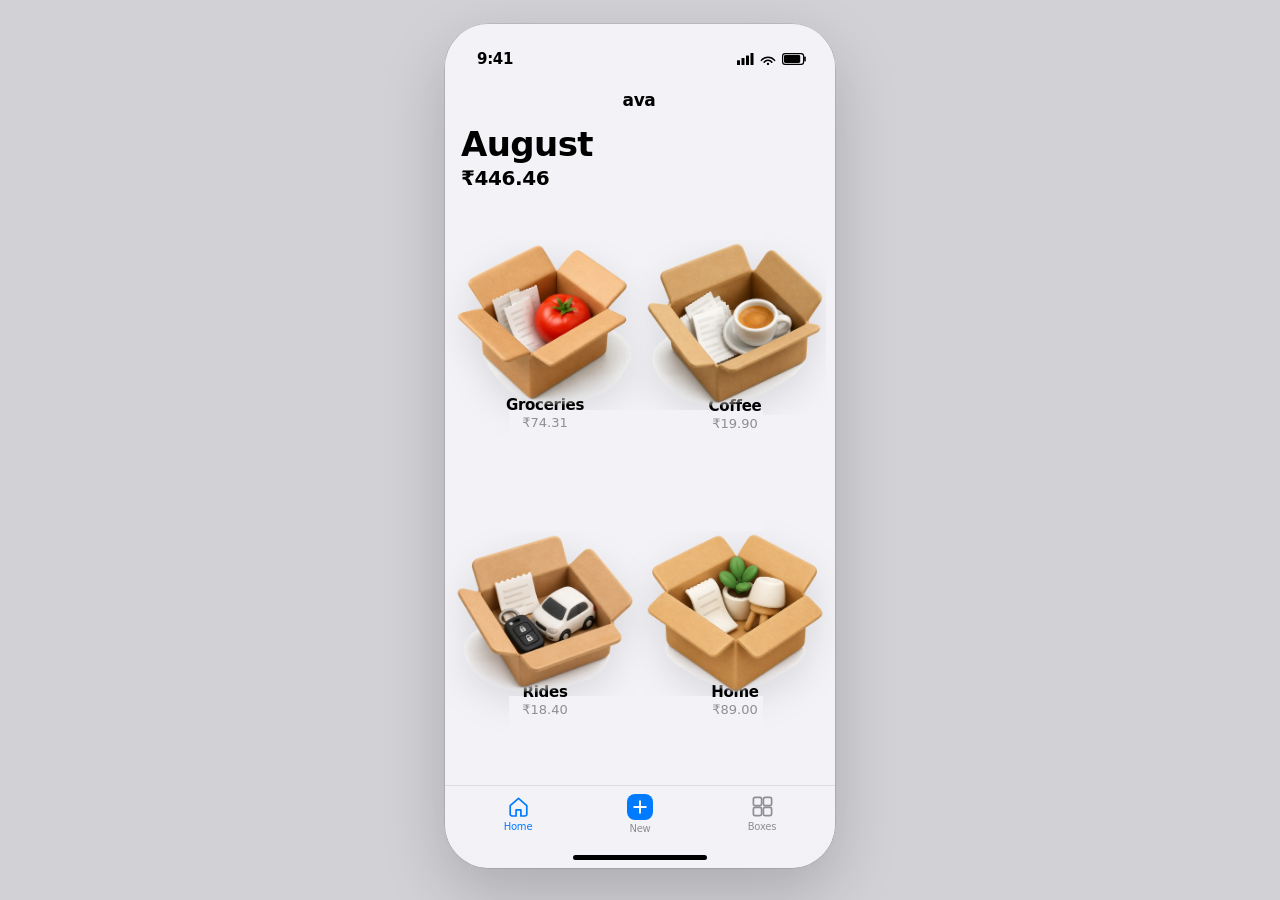
==== commit 625cc6d8: "Make items thermal slips and swap the 3D boxes to WebP. Expenses are paper again — zigzag receipts i" ====
--- a/cells.html
+++ b/cells.html
@@ -7,6 +7,10 @@
   <meta name="apple-mobile-web-app-capable" content="yes" />
   <title>ava — cells</title>
   <link rel="stylesheet" href="apple.css" />
+  <link rel="preload" as="image" href="assets/3d/box-groceries.webp" type="image/webp">
+  <link rel="preload" as="image" href="assets/3d/box-coffee.webp" type="image/webp">
+  <link rel="preload" as="image" href="assets/3d/box-rides.webp" type="image/webp">
+  <link rel="preload" as="image" href="assets/3d/box-home.webp" type="image/webp">
 </head>
 <body data-home="cells">
   <div id="root"></div>
--- a/apple.css
+++ b/apple.css
@@ -1,3 +1,5 @@
+@import url("https://fonts.googleapis.com/css2?family=IBM+Plex+Mono:wght@400;500;600&display=swap");
+
 /* ava — iOS product chrome, classes match apple.js */
 :root {
   --bg: #F2F2F7;
@@ -32,7 +34,7 @@
 
 a { color: inherit; text-decoration: none; }
 button { font: inherit; color: inherit; background: none; border: 0; cursor: pointer; appearance: none; }
-img { max-width: 100%; display: block; pointer-events: none; user-select: none; -webkit-user-drag: none; }
+img { max-width: 100%; height: auto; display: block; pointer-events: none; user-select: none; -webkit-user-drag: none; }
 ul { list-style: none; }
 input {
   font: inherit;
@@ -429,3 +431,262 @@
   55%  { transform: translateY(4px) scale(1.04); opacity: 1; }
   100% { transform: translateY(0) scale(1); opacity: 1; }
 }
+
+/* ——— thermal slips (stolen from v1 drawer, namespaced) ——— */
+.slip {
+  position: relative;
+  background: #fffef9;
+  color: #222018;
+  font-family: "IBM Plex Mono", ui-monospace, Menlo, monospace;
+  text-align: left;
+  filter: drop-shadow(1px 4px 5px rgba(40, 22, 8, 0.22));
+  clip-path: polygon(
+    0% 8px,
+    3.125% 0, 6.25% 8px, 9.375% 0, 12.5% 8px,
+    15.625% 0, 18.75% 8px, 21.875% 0, 25% 8px,
+    28.125% 0, 31.25% 8px, 34.375% 0, 37.5% 8px,
+    40.625% 0, 43.75% 8px, 46.875% 0, 50% 8px,
+    53.125% 0, 56.25% 8px, 59.375% 0, 62.5% 8px,
+    65.625% 0, 68.75% 8px, 71.875% 0, 75% 8px,
+    78.125% 0, 81.25% 8px, 84.375% 0, 87.5% 8px,
+    90.625% 0, 93.75% 8px, 96.875% 0, 100% 8px,
+    100% 100%, 0% 100%
+  );
+  user-select: none;
+  -webkit-user-select: none;
+  touch-action: manipulation;
+}
+.slip::after {
+  content: "";
+  position: absolute;
+  inset: 0;
+  pointer-events: none;
+  opacity: 0.07;
+  background-image: url("paper-grain.png");
+  background-size: 90px;
+  mix-blend-mode: multiply;
+}
+.slip .m {
+  font-weight: 600;
+  text-transform: uppercase;
+  word-break: break-word;
+  letter-spacing: -0.02em;
+}
+.slip .d { color: #666; }
+.slip .t { font-weight: 600; }
+.slip .barcode { width: 100%; }
+.slip .barcode svg { width: 100%; height: 100%; display: block; }
+
+.slip-mini {
+  width: 96px;
+  padding: 14px 8px 8px;
+  font-size: 9px;
+  line-height: 1.25;
+  cursor: pointer;
+}
+.slip-mini .m { font-size: 9.5px; }
+.slip-mini .d { margin: 4px 0 6px; font-size: 8px; }
+.slip-mini .t { font-size: 9px; }
+.slip-mini .barcode { margin-top: 7px; height: 16px; }
+
+.slip-card {
+  width: min(292px, 82%);
+  padding: 18px 16px 14px;
+  font-size: 12px;
+  line-height: 1.35;
+  display: block;
+}
+.slip-card .m { font-size: 13px; }
+.slip-card .d { margin: 6px 0 8px; font-size: 11px; }
+.slip-card .t { font-size: 12px; }
+.slip-card .barcode { margin-top: 10px; height: 22px; }
+.slip-card:active { filter: drop-shadow(1px 4px 5px rgba(40, 22, 8, 0.22)) brightness(0.97); }
+
+.slip-full {
+  width: min(300px, 86%);
+  padding: 22px 22px 18px;
+  font-size: 12px;
+  line-height: 1.45;
+  clip-path: polygon(
+    0% 10px,
+    2.5% 0, 5% 10px, 7.5% 0, 10% 10px, 12.5% 0, 15% 10px, 17.5% 0, 20% 10px,
+    22.5% 0, 25% 10px, 27.5% 0, 30% 10px, 32.5% 0, 35% 10px, 37.5% 0, 40% 10px,
+    42.5% 0, 45% 10px, 47.5% 0, 50% 10px, 52.5% 0, 55% 10px, 57.5% 0, 60% 10px,
+    62.5% 0, 65% 10px, 67.5% 0, 70% 10px, 72.5% 0, 75% 10px, 77.5% 0, 80% 10px,
+    82.5% 0, 85% 10px, 87.5% 0, 90% 10px, 92.5% 0, 95% 10px, 97.5% 0, 100% 10px,
+    100% 100%, 0% 100%
+  );
+  filter: drop-shadow(0 18px 40px rgba(20, 10, 0, 0.28));
+}
+.slip-full .store {
+  text-align: center;
+  font-weight: 600;
+  font-size: 14px;
+  letter-spacing: 0.08em;
+  margin-bottom: 2px;
+}
+.slip-full .addr { text-align: center; font-size: 10px; color: #555; }
+.slip-full .when { text-align: center; font-size: 10px; margin: 10px 0 12px; color: #444; }
+.slip-full .rule { border: 0; border-top: 1px dashed #222; margin: 8px 0; }
+.slip-line {
+  display: flex;
+  justify-content: space-between;
+  gap: 12px;
+  font-size: 11px;
+}
+.slip-full .total-row {
+  display: flex;
+  justify-content: space-between;
+  font-weight: 600;
+  font-size: 13px;
+  margin-top: 4px;
+}
+.slip-full .thanks {
+  text-align: center;
+  margin-top: 10px;
+  font-size: 10px;
+  letter-spacing: 0.14em;
+}
+.slip-full .barcode.tall { height: 42px; margin: 12px 8px 4px; }
+
+/* tray with live paper */
+.tray-stage {
+  position: relative;
+  display: block;
+  width: 100%;
+  padding: 2px 4px 4px;
+}
+.tray-hit {
+  display: block;
+  width: 100%;
+  min-height: 44px;
+  background: transparent;
+  padding: 0;
+}
+.tray-hit img {
+  width: 86%;
+  margin: 0 auto;
+  filter: drop-shadow(0 16px 24px rgba(0,0,0,0.12));
+  aspect-ratio: 800 / 541;
+}
+.tray-slips {
+  position: absolute;
+  left: 20%;
+  right: 16%;
+  top: 26%;
+  bottom: 20%;
+  pointer-events: none;
+}
+.tray-slips .slip {
+  position: absolute;
+  pointer-events: auto;
+  width: 72px;
+  padding: 12px 6px 6px;
+  font-size: 7.5px;
+}
+.tray-slips .slip .m { font-size: 8px; }
+.tray-slips .slip .d { font-size: 7px; margin: 3px 0 4px; }
+.tray-slips .slip .t { font-size: 7.5px; }
+.tray-slips .slip .barcode { height: 12px; margin-top: 5px; }
+
+.paper-drawer {
+  position: relative;
+  margin: 0 16px 20px;
+  min-height: 280px;
+  background: rgba(255,255,255,0.35);
+  border-radius: 16px;
+  overflow: hidden;
+}
+.paper-drawer.tall { min-height: 420px; }
+.paper-drawer.cozy { min-height: 210px; }
+.paper-drawer .slip-mini { position: absolute; }
+
+.recent-slips {
+  display: flex;
+  justify-content: center;
+  align-items: flex-start;
+  gap: 10px;
+  padding: 8px 16px 28px;
+  min-height: 140px;
+}
+.recent-slips .slip-mini {
+  position: relative;
+  flex: 0 0 96px;
+}
+.recent-slips .slip-mini.n1 { transform: rotate(-7deg); margin-top: 8px; }
+.recent-slips .slip-mini.n2 { transform: rotate(4deg); margin-top: 0; }
+.recent-slips .slip-mini.n3 { transform: rotate(-3deg); margin-top: 14px; }
+.recent-slips .slip-mini.n4 { transform: rotate(8deg); margin-top: 4px; }
+
+.wallet-hero.compact {
+  height: 118px;
+  padding: 0 8px 0 4px;
+}
+.wallet-hero.compact .wallet-tray { width: 46%; }
+.wallet-hero.compact .wallet-tray img { aspect-ratio: 800 / 541; }
+
+.wallet-stack {
+  display: flex;
+  flex-direction: column;
+  align-items: center;
+  gap: 12px;
+  padding: 4px 16px 28px;
+}
+
+.snap-card.on .cap { color: var(--blue); }
+.snap-card.on img { filter: drop-shadow(0 8px 12px rgba(0,122,255,0.28)); }
+
+.detail-paper {
+  display: flex;
+  justify-content: center;
+  padding: 8px 12px 20px;
+}
+.detail-box {
+  display: flex;
+  flex-direction: column;
+  align-items: center;
+  width: 160px;
+  margin: 0 auto 24px;
+  min-height: 44px;
+  background: transparent;
+}
+.detail-box img { width: 100%; filter: drop-shadow(0 10px 14px rgba(0,0,0,0.11)); }
+.detail-box .cap { margin-top: -8px; font-size: 13px; font-weight: 600; }
+
+.home-pick .art.split { position: relative; }
+.chooser-slip {
+  position: relative;
+  width: 88px;
+  margin-left: -4%;
+  margin-bottom: 12px;
+  flex: none;
+  transform: rotate(8deg);
+}
+.chooser-slip .barcode-ticks {
+  margin-top: 7px;
+  height: 14px;
+  background: repeating-linear-gradient(
+    90deg,
+    #1a1814 0 1.2px,
+    transparent 1.2px 2.6px,
+    #1a1814 2.6px 3.4px,
+    transparent 3.4px 5.1px,
+    #1a1814 5.1px 6.6px,
+    transparent 6.6px 7.4px
+  );
+}
+
+.cat-hero img { aspect-ratio: 800 / 730; object-fit: contain; }
+.cat-tile img, .cells-tile img, .boxes-tile img, .pick-tile img, .snap-card img {
+  aspect-ratio: 800 / 730;
+  object-fit: contain;
+}
+
+.slip.spawn {
+  animation: printSlip 0.7s cubic-bezier(0.2, 0.8, 0.22, 1) both;
+}
+@keyframes printSlip {
+  0%   { transform: translateY(-28px) scaleY(0.35); opacity: 0; }
+  55%  { transform: translateY(4px) scaleY(1.04); opacity: 1; }
+  100% { transform: translateY(0) scaleY(1); opacity: 1; }
+}
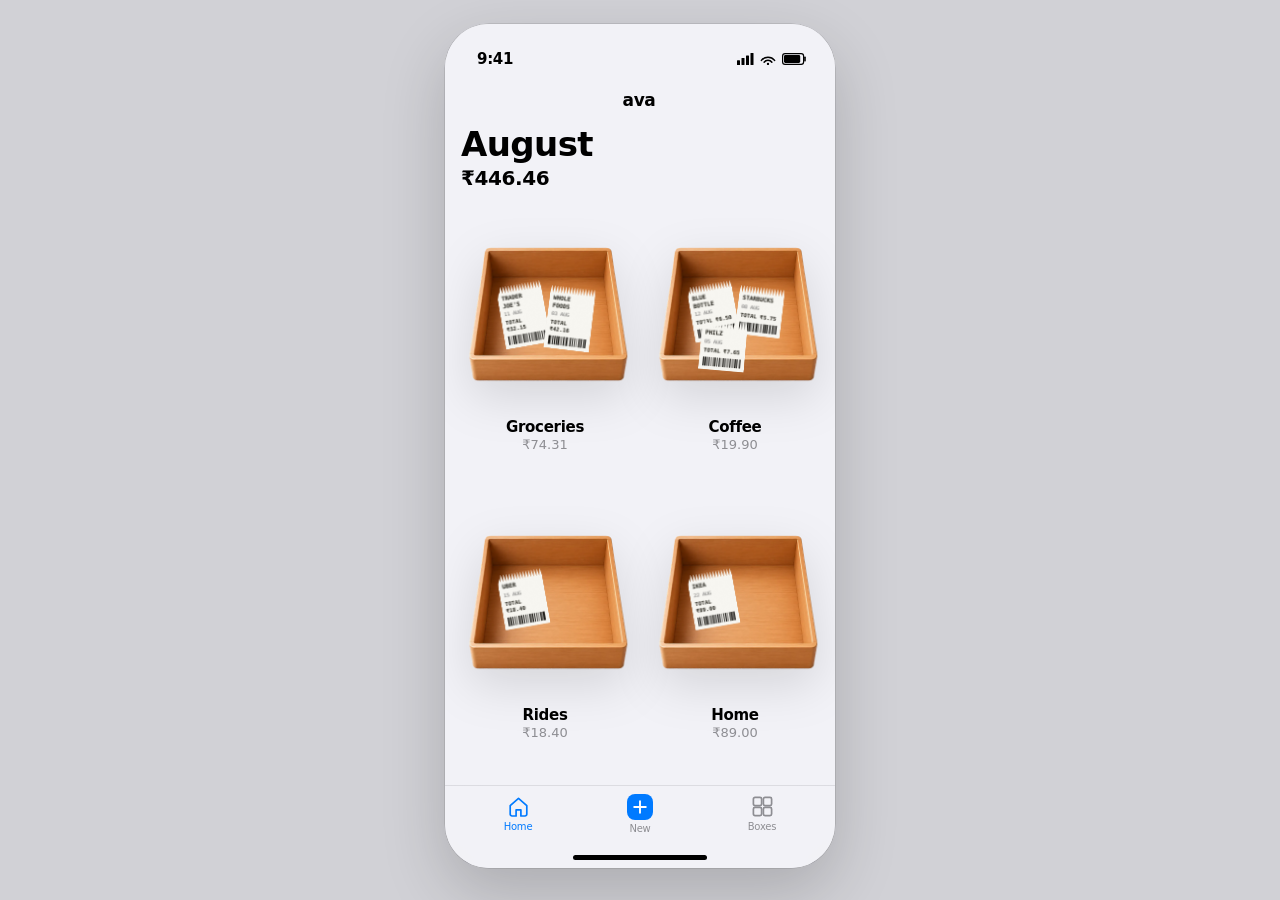
==== commit bc42afeb: "Put coded slips in Rahul's empty oak tray. Same wood-tray.webp everywhere; category piles are therma" ====
--- a/cells.html
+++ b/cells.html
@@ -7,10 +7,7 @@
   <meta name="apple-mobile-web-app-capable" content="yes" />
   <title>ava — cells</title>
   <link rel="stylesheet" href="apple.css" />
-  <link rel="preload" as="image" href="assets/3d/box-groceries.webp" type="image/webp">
-  <link rel="preload" as="image" href="assets/3d/box-coffee.webp" type="image/webp">
-  <link rel="preload" as="image" href="assets/3d/box-rides.webp" type="image/webp">
-  <link rel="preload" as="image" href="assets/3d/box-home.webp" type="image/webp">
+  <link rel="preload" as="image" href="assets/3d/wood-tray.webp" type="image/webp">
 </head>
 <body data-home="cells">
   <div id="root"></div>
--- a/apple.css
+++ b/apple.css
@@ -165,14 +165,17 @@
 .hero-tray img { width: 78%; height: auto; margin: 0 auto; filter: drop-shadow(0 16px 24px rgba(0,0,0,0.12)); }
 
 .cat-grid {
-  display: grid; grid-template-columns: 1fr 1fr; gap: 0 4px; padding: 0 10px 8px;
+  display: grid; grid-template-columns: 1fr 1fr; gap: 0 4px; padding: 0 10px 28px;
+}
+.cat-tile, .cells-tile, .boxes-tile, .snap-card, .home-tile {
+  cursor: pointer;
 }
 .cat-tile {
   display: flex; flex-direction: column; align-items: center; text-align: center;
   padding: 0 4px 10px; min-height: 44px; background: transparent;
 }
-.cat-tile img { width: 100%; filter: drop-shadow(0 10px 16px rgba(0,0,0,0.10)); }
-.cat-tile .cap { margin-top: -8px; font-size: 13px; font-weight: 600; letter-spacing: -0.08px; }
+.cat-tile .oak { width: 100%; }
+.cat-tile .cap { margin-top: 2px; font-size: 13px; font-weight: 600; letter-spacing: -0.08px; }
 .cat-tile .meta { margin-top: 2px; font-size: 13px; color: var(--label); font-variant-numeric: tabular-nums; }
 
 .cells-home { display: flex; flex-direction: column; height: 100%; min-height: 100%; }
@@ -184,9 +187,9 @@
   display: flex; flex-direction: column; align-items: center; justify-content: center;
   text-align: center; min-height: 44px; padding: 0 4px 8px; background: transparent;
 }
-.cells-tile img, .home-tile img { width: 100%; filter: drop-shadow(0 12px 18px rgba(0,0,0,0.11)); }
+.cells-tile .oak, .home-tile .oak { width: 100%; }
 .cells-tile .cap, .home-tile .cap {
-  margin-top: -12px; font-size: 15px; font-weight: 600; letter-spacing: -0.3px;
+  margin-top: 2px; font-size: 15px; font-weight: 600; letter-spacing: -0.3px;
 }
 .cells-tile .meta, .home-tile .meta { margin-top: 1px; font-size: 13px; color: var(--label); font-variant-numeric: tabular-nums; }
 
@@ -197,8 +200,8 @@
   display: flex; flex-direction: column; align-items: center; text-align: center;
   padding: 0 4px 12px; min-height: 44px; background: transparent;
 }
-.boxes-tile img { width: 100%; filter: drop-shadow(0 12px 18px rgba(0,0,0,0.11)); }
-.boxes-tile .cap { margin-top: -8px; font-size: 15px; font-weight: 600; letter-spacing: -0.3px; }
+.boxes-tile .oak { width: 100%; }
+.boxes-tile .cap { margin-top: 2px; font-size: 15px; font-weight: 600; letter-spacing: -0.3px; }
 .boxes-tile .meta { margin-top: 2px; font-size: 13px; color: var(--label); font-variant-numeric: tabular-nums; }
 
 .wallet-hero, .wallet-id {
@@ -224,8 +227,8 @@
   display: flex; flex-direction: column; align-items: center; text-align: center;
   min-height: 44px; background: transparent;
 }
-.snap-card img { width: 100%; filter: drop-shadow(0 10px 14px rgba(0,0,0,0.11)); }
-.snap-card .cap { margin-top: -8px; font-size: 13px; font-weight: 600; letter-spacing: -0.08px; }
+.snap-card .oak { width: 100%; }
+.snap-card .cap { margin-top: 2px; font-size: 13px; font-weight: 600; letter-spacing: -0.08px; }
 .snap-card .meta { font-size: 12px; color: var(--label); font-variant-numeric: tabular-nums; }
 
 .group { margin: 0 16px 16px; background: var(--card); border-radius: var(--radius); overflow: hidden; }
@@ -256,7 +259,7 @@
 
 .cat-hero { display: flex; justify-content: center; padding: 4px 28px 0; background: transparent; }
 .cat-hero img { width: min(280px, 72%); filter: drop-shadow(0 16px 24px rgba(0,0,0,0.12)); }
-.cat-heading { text-align: center; padding: 0 16px 16px; margin-top: -8px; }
+.cat-heading { text-align: center; padding: 0 16px 16px; margin-top: 0; }
 .cat-heading h1 { font-size: 28px; font-weight: 700; letter-spacing: -0.5px; line-height: 34px; }
 .cat-heading .sum { margin-top: 2px; font-size: 22px; font-weight: 600; letter-spacing: -0.4px; font-variant-numeric: tabular-nums; }
 .cat-heading .sub { margin-top: 2px; font-size: 15px; color: var(--label); }
@@ -356,10 +359,10 @@
   display: flex; flex-direction: column; align-items: center; text-align: center;
   padding: 0 4px 8px; min-height: 44px; border-radius: 16px; background: transparent; position: relative;
 }
-.pick-tile img, .picker-tile img { width: 100%; filter: drop-shadow(0 8px 12px rgba(0,0,0,0.10)); }
-.pick-tile .cap, .picker-tile .cap { margin-top: -8px; font-size: 13px; font-weight: 600; letter-spacing: -0.08px; }
+.pick-tile .oak, .picker-tile .oak { width: 100%; }
+.pick-tile .cap, .picker-tile .cap { margin-top: 2px; font-size: 13px; font-weight: 600; letter-spacing: -0.08px; }
 .pick-tile.on .cap { color: var(--blue); }
-.pick-tile.on img { filter: drop-shadow(0 8px 12px rgba(0,122,255,0.28)); }
+.pick-tile.on .oak > img { filter: drop-shadow(0 8px 12px rgba(0,122,255,0.28)); }
 .pick-check {
   position: absolute; top: 10px; right: 14px; width: 22px; height: 22px; border-radius: 50%;
   background: var(--blue); color: #fff; display: none; place-items: center;
@@ -390,9 +393,20 @@
   padding: 8px 16px 0; background: var(--bg); min-height: 132px;
 }
 .home-pick .art img { width: min(240px, 70%); filter: drop-shadow(0 10px 16px rgba(0,0,0,0.10)); }
+.home-pick .art .oak, .home-pick .art .tray-stage {
+  width: min(240px, 78%);
+  margin: 0 auto;
+}
+.home-pick .art .oak > img, .home-pick .art .tray-stage > img {
+  width: 100%;
+  filter: drop-shadow(0 10px 16px rgba(0,0,0,0.10));
+}
+.home-pick .art .oak.size-compact, .home-pick .art .tray-stage.compact { width: min(180px, 58%); }
+.home-pick .tray-well .slip { pointer-events: none; }
 .home-pick .art.quad {
   display: grid; grid-template-columns: 1fr 1fr; gap: 0 4px; padding: 4px 20px 0;
 }
+.home-pick .art.quad .oak { width: 100%; }
 .home-pick .art.quad img { width: 100%; }
 .home-pick .art.split { display: flex; align-items: flex-end; justify-content: center; padding: 8px 12px 0; }
 .home-pick .art.split img:first-child { width: 58%; }
@@ -549,45 +563,131 @@
 }
 .slip-full .barcode.tall { height: 42px; margin: 12px 8px 4px; }
 
-/* tray with live paper */
-.tray-stage {
+/* oak — HIS empty tray + coded slips sitting on the wooden floor */
+.oak, .tray-stage {
   position: relative;
   display: block;
+  width: 86%;
+  margin: 2px auto 8px;
+}
+.oak > img, .tray-stage > img {
   width: 100%;
-  padding: 2px 4px 4px;
-}
-.tray-hit {
+  height: auto;
   display: block;
-  width: 100%;
-  min-height: 44px;
-  background: transparent;
-  padding: 0;
-}
-.tray-hit img {
-  width: 86%;
-  margin: 0 auto;
+  aspect-ratio: 746 / 800;
+  object-fit: contain;
   filter: drop-shadow(0 16px 24px rgba(0,0,0,0.12));
-  aspect-ratio: 800 / 541;
-}
-.tray-slips {
+}
+
+/* Inner floor of wood-tray.webp (746×800):
+   back ~26% down, front rim ~79% from top (bottom: 21%);
+   walls ~18% left / 12% right. Trapezoid clips paper under the rim. */
+.tray-well {
   position: absolute;
-  left: 20%;
-  right: 16%;
+  left: 18%;
+  right: 12%;
   top: 26%;
-  bottom: 20%;
+  bottom: 21%;
+  overflow: hidden;
+  clip-path: polygon(11% 0%, 90% 0%, 100% 100%, 0% 100%);
   pointer-events: none;
-}
-.tray-slips .slip {
+  z-index: 2;
+  transform: perspective(720px) rotateX(7deg);
+  transform-origin: 50% 100%;
+}
+.tray-well .slip {
   position: absolute;
   pointer-events: auto;
   width: 72px;
   padding: 12px 6px 6px;
   font-size: 7.5px;
 }
-.tray-slips .slip .m { font-size: 8px; }
-.tray-slips .slip .d { font-size: 7px; margin: 3px 0 4px; }
-.tray-slips .slip .t { font-size: 7.5px; }
-.tray-slips .slip .barcode { height: 12px; margin-top: 5px; }
+.tray-well .slip .m { font-size: 8px; }
+.tray-well .slip .d { font-size: 7px; margin: 3px 0 4px; }
+.tray-well .slip .t { font-size: 7.5px; }
+.tray-well .slip .barcode { height: 12px; margin-top: 5px; }
+.tray-hit {
+  position: absolute;
+  inset: 0;
+  z-index: 1;
+  display: block;
+  min-height: 44px;
+  background: transparent;
+  padding: 0;
+}
+
+.oak.size-hero { width: 90%; margin: 4px auto 10px; }
+.oak.size-hero .tray-well .slip {
+  width: 56px;
+  padding: 10px 5px 5px;
+  font-size: 6.5px;
+}
+.oak.size-hero .tray-well .slip .m { font-size: 7px; }
+.oak.size-hero .tray-well .slip .d { font-size: 6px; margin: 2px 0 3px; }
+.oak.size-hero .tray-well .slip .t { font-size: 6.5px; }
+.oak.size-hero .tray-well .slip .barcode { height: 10px; margin-top: 4px; }
+.oak.size-full { width: 92%; margin: 4px auto 12px; }
+.oak.size-full .tray-well .slip {
+  width: 64px;
+  padding: 11px 5px 5px;
+  font-size: 7px;
+}
+.oak.size-full .tray-well .slip .m { font-size: 7.5px; }
+.oak.size-full .tray-well .slip .d { font-size: 6.5px; margin: 2px 0 3px; }
+.oak.size-full .tray-well .slip .t { font-size: 7px; }
+.oak.size-full .tray-well .slip .barcode { height: 11px; margin-top: 4px; }
+
+.oak.size-cell { width: 100%; margin: 0 auto 2px; }
+.oak.size-cell .tray-well .slip {
+  width: 46px;
+  padding: 9px 4px 4px;
+  font-size: 5.5px;
+}
+.oak.size-cell .tray-well .slip .m { font-size: 6px; }
+.oak.size-cell .tray-well .slip .d { font-size: 5px; margin: 2px 0 3px; }
+.oak.size-cell .tray-well .slip .t { font-size: 5.5px; }
+.oak.size-cell .tray-well .slip .barcode { height: 9px; margin-top: 3px; }
+
+.oak.size-mini { width: 100%; margin: 0 auto 2px; }
+.oak.size-mini .tray-well .slip {
+  width: 40px;
+  padding: 8px 3px 3px;
+  font-size: 5px;
+}
+.oak.size-mini .tray-well .slip .m { font-size: 5.5px; }
+.oak.size-mini .tray-well .slip .d { font-size: 4.5px; margin: 1px 0 2px; }
+.oak.size-mini .tray-well .slip .t { font-size: 5px; }
+.oak.size-mini .tray-well .slip .barcode { height: 8px; margin-top: 3px; }
+
+.oak.size-compact { width: 48%; margin: 4px auto 10px; }
+.oak.size-compact .tray-well .slip {
+  width: 52px;
+  padding: 10px 5px 5px;
+  font-size: 6.5px;
+}
+.oak.size-compact .tray-well .slip .m { font-size: 7px; }
+.oak.size-compact .tray-well .slip .d { font-size: 6px; margin: 2px 0 3px; }
+.oak.size-compact .tray-well .slip .t { font-size: 6.5px; }
+.oak.size-compact .tray-well .slip .barcode { height: 10px; margin-top: 4px; }
+
+.oak.size-pick { width: 100%; margin: 0 auto 2px; }
+.oak.size-pick .tray-well .slip {
+  width: 36px;
+  padding: 7px 3px 3px;
+  font-size: 4.5px;
+}
+.oak.size-pick .tray-well .slip .m { font-size: 5px; }
+.oak.size-pick .tray-well .slip .d { font-size: 4px; margin: 1px 0 2px; }
+.oak.size-pick .tray-well .slip .t { font-size: 4.5px; }
+.oak.size-pick .tray-well .slip .barcode { height: 7px; margin-top: 2px; }
+
+.oak-hint {
+  text-align: center;
+  font-size: 13px;
+  color: var(--label);
+  letter-spacing: -0.08px;
+  padding: 0 16px 20px;
+}
 
 .paper-drawer {
   position: relative;
@@ -619,11 +719,11 @@
 .recent-slips .slip-mini.n4 { transform: rotate(8deg); margin-top: 4px; }
 
 .wallet-hero.compact {
-  height: 118px;
+  height: auto;
   padding: 0 8px 0 4px;
 }
 .wallet-hero.compact .wallet-tray { width: 46%; }
-.wallet-hero.compact .wallet-tray img { aspect-ratio: 800 / 541; }
+.wallet-hero.compact .wallet-tray img { aspect-ratio: 800 / 679; }
 
 .wallet-stack {
   display: flex;
@@ -634,7 +734,7 @@
 }
 
 .snap-card.on .cap { color: var(--blue); }
-.snap-card.on img { filter: drop-shadow(0 8px 12px rgba(0,122,255,0.28)); }
+.snap-card.on .oak > img { filter: drop-shadow(0 8px 12px rgba(0,122,255,0.28)); }
 
 .detail-paper {
   display: flex;
@@ -650,8 +750,8 @@
   min-height: 44px;
   background: transparent;
 }
-.detail-box img { width: 100%; filter: drop-shadow(0 10px 14px rgba(0,0,0,0.11)); }
-.detail-box .cap { margin-top: -8px; font-size: 13px; font-weight: 600; }
+.detail-box .oak { width: 100%; }
+.detail-box .cap { margin-top: 2px; font-size: 13px; font-weight: 600; }
 
 .home-pick .art.split { position: relative; }
 .chooser-slip {
@@ -676,11 +776,7 @@
   );
 }
 
-.cat-hero img { aspect-ratio: 800 / 730; object-fit: contain; }
-.cat-tile img, .cells-tile img, .boxes-tile img, .pick-tile img, .snap-card img {
-  aspect-ratio: 800 / 730;
-  object-fit: contain;
-}
+.cat-hero .oak { width: min(300px, 78%); margin: 0 auto; }
 
 .slip.spawn {
   animation: printSlip 0.7s cubic-bezier(0.2, 0.8, 0.22, 1) both;
